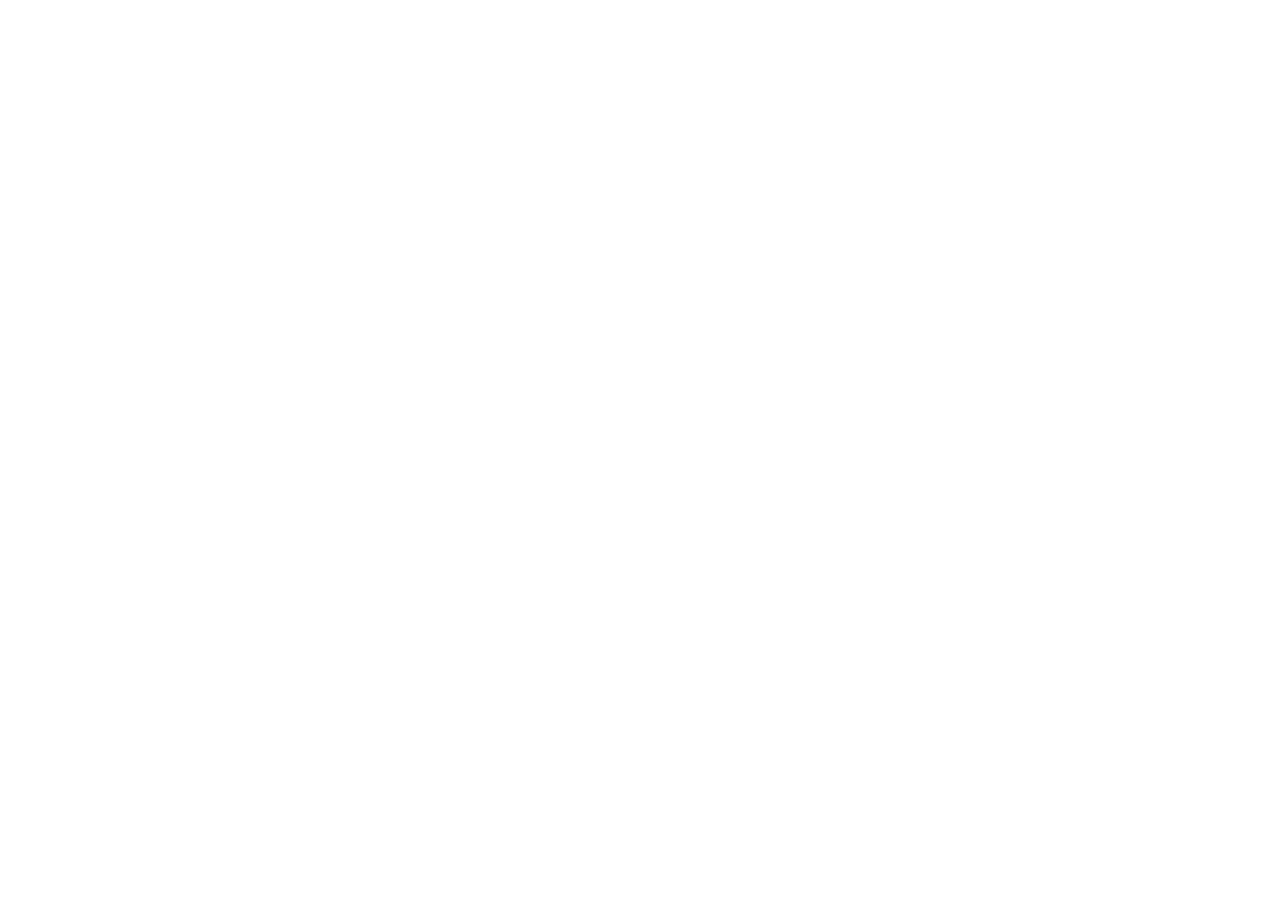
==== card.html @ 85dacf6f "Added new files" ====
<!DOCTYPE html>
<html lang="en">
<head>
    <meta charset="UTF-8">
    <meta name="viewport" content="width=device-width, initial-scale=1.0">
    <title>Document</title>
</head>
<body>
    
</body>
</html>
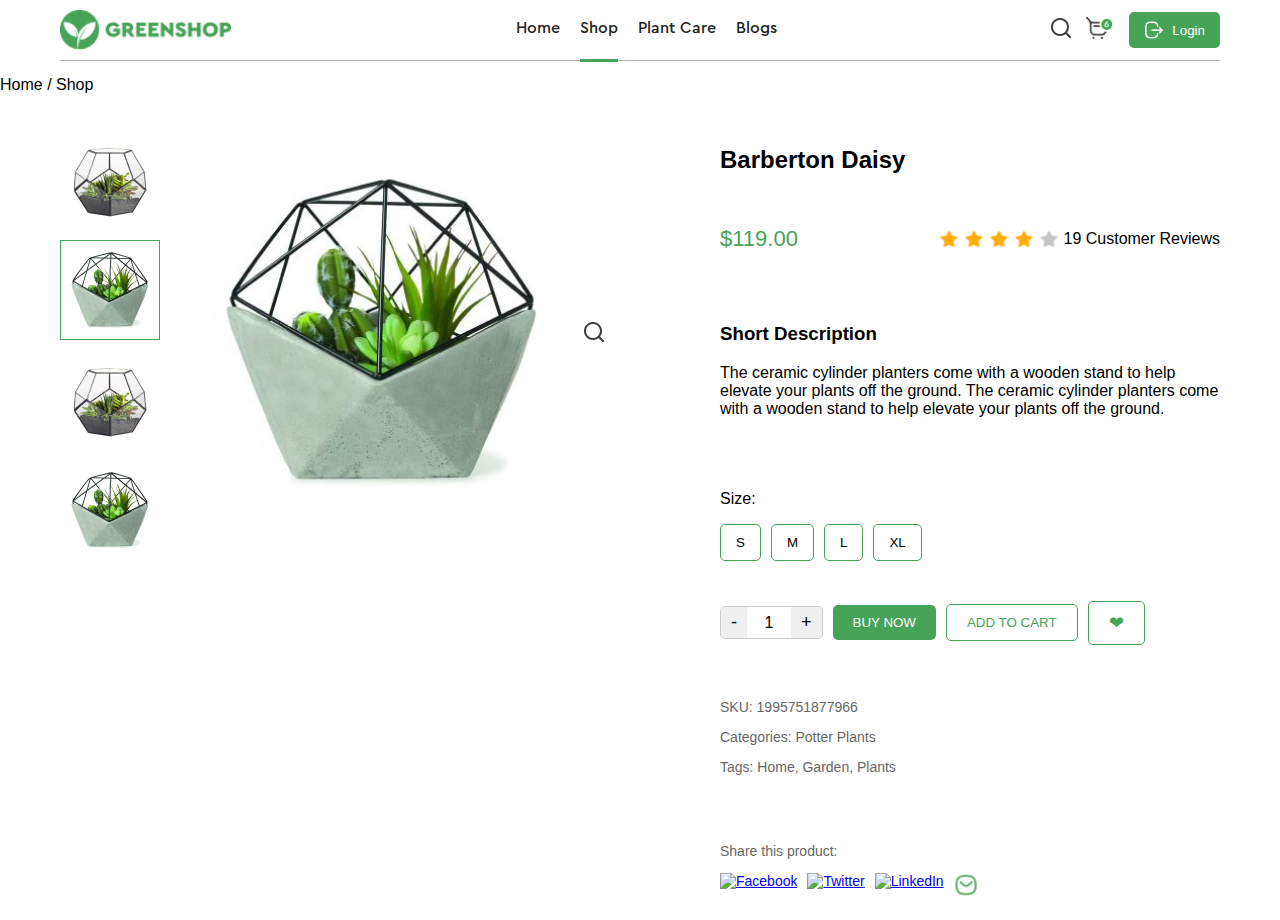
==== commit 43c58976: "Card html" ====
--- a/card.html
+++ b/card.html
@@ -3,9 +3,102 @@
 <head>
     <meta charset="UTF-8">
     <meta name="viewport" content="width=device-width, initial-scale=1.0">
-    <title>Document</title>
+    <title>Product Page</title>
+    <link rel="stylesheet" href="style-card.css">
 </head>
 <body>
-    
+    <header class="header">
+        <div class="header__logo">
+            <img src="assets/logo.png" alt="Logo" class="header__logo-image">
+        </div>
+        <nav class="header__nav">
+            <a href="#" class="header__nav-link">Home</a>
+            <a href="shop.html" class="header__nav-link header__nav-link--active">Shop</a>
+            <a href="#" class="header__nav-link">Plant Care</a>
+            <a href="#" class="header__nav-link">Blogs</a>
+        </nav>
+        <div class="header__login-cart">
+            <div class="header__search">
+                <img src="assets/icons/magnifier.png" alt="Search" class="header__search-image">
+            </div>
+            <div class="header__cart">
+                <img src="assets/icons/shopping-cart.png" alt="Cart" class="header__cart-image">
+            </div>
+            <button class="header__login-button">
+                <img src="assets/icons/login.png" alt="Login Icon" class="header__login-icon">
+                Login
+            </button>
+        </div>
+    </header>
+    <div class="breadcrumbs">
+        <p>Home / Shop</p>
+    </div>
+    <div class="product-page">
+        <div class="product-display">
+            <div class="product-thumbnails">
+                <img src="assets/card/product-1.png" alt="Product 1" class="product-thumbnails__image">
+                <img src="assets/card/product-2.png" alt="Product 2" class="product-thumbnails__image">
+                <img src="assets/card/product-3.png" alt="Product 3" class="product-thumbnails__image">
+                <img src="assets/card/product-4.png" alt="Product 4" class="product-thumbnails__image">
+            </div>
+            <div class="product-main">
+                <div class="product-main__image-container">
+                    <img src="assets/card/product-main.png" alt="Main Product" class="product-main__image">
+                    <img src="assets/icons/magnifier.png" alt="Magnifier" class="product-main__magnifier">
+                </div>
+            </div>
+        </div>
+        <div class="product-details">
+            <h1 class="product-details__title">Barberton Daisy</h1>
+            <div class="product-details__price-rating">
+                <p class="product-details__price">$119.00</p>
+                <div class="product-details__rating">
+                    <img src="assets/card/Star-full.png" alt="Star" class="rating-star">
+                    <img src="assets/card/Star-full.png" alt="Star" class="rating-star">
+                    <img src="assets/card/Star-full.png" alt="Star" class="rating-star">
+                    <img src="assets/card/Star-full.png" alt="Star" class="rating-star">
+                    <img src="assets/card/Star.png" alt="Star" class="rating-star">
+                    <span>19 Customer Reviews</span>
+                </div>
+            </div>
+            <div class="product-details__description">
+                <h3 class="product-details__description-title">Short Description</h3>
+                <p>The ceramic cylinder planters come with a wooden stand to help elevate your plants off the ground. The ceramic cylinder planters come with a wooden stand to help elevate your plants off the ground.</p>
+            </div>
+            <div class="product-details__size">
+                <p>Size:</p>
+                <div class="product-details__size-options">
+                    <button class="size-option">S</button>
+                    <button class="size-option">M</button>
+                    <button class="size-option">L</button>
+                    <button class="size-option">XL</button>
+                </div>
+            </div>
+            <div class="product-details__actions">
+                <div class="quantity-selector">
+                    <button class="quantity-decrease">-</button>
+                    <input type="text" value="1" class="quantity-input">
+                    <button class="quantity-increase">+</button>
+                </div>
+                <button class="buy-now">Buy Now</button>
+                <button class="add-to-cart">Add to Cart</button>
+                <button class="wishlist">&#10084;</button>
+            </div>
+            <div class="product-details__meta">
+                <p>SKU: 1995751877966</p>
+                <p>Categories: Potter Plants</p>
+                <p>Tags: Home, Garden, Plants</p>
+            </div>
+            <div class="product-details__share">
+                <p>Share this product:</p>
+                <div class="social-icons">
+                    <a href="#"><img src="assets/icons/facebook.png" alt="Facebook"></a>
+                    <a href="#"><img src="assets/icons/twitter.png" alt="Twitter"></a>
+                    <a href="#"><img src="assets/icons/linkedin.png" alt="LinkedIn"></a>
+                    <a href="#"><img src="assets/icons/Message.png" alt="Email"></a>
+                </div>
+            </div>
+        </div>
+    </div>
 </body>
-</html>+</html>
--- a/style-card.css
+++ b/style-card.css
@@ -0,0 +1,298 @@
+@font-face {
+    font-family: 'CeraPro-medium';
+    src: url('assets/fonts/cera-pro/CeraPro-Medium.woff') format('woff2');
+    font-weight: normal;
+    font-style: normal;
+}
+
+@font-face {
+    font-family: 'CeraPro-bold';
+    src: url('assets/fonts/cera-pro/CeraPro-Bold.woff') format('woff2');
+    font-weight: normal;
+    font-style: normal;
+}
+
+body {
+    font-family: Arial, sans-serif;
+    margin: 0;
+    padding: 0;
+}
+
+.header {
+    display: flex;
+    justify-content: space-between;
+    align-items: center;
+    padding: 10px 60px; 
+    color: rgba(49, 49, 49, 0.171);
+    font-family: 'CeraPro-Medium', Arial, sans-serif;
+    position: relative;
+}
+
+.header::before {
+    content: '';
+    position: absolute;
+    left: 60px;
+    right: 60px;
+    bottom: 0; /* Линия расположена внизу хедера */
+    height: 0.1px; /* Толщина серой линии */
+    background-color: #666; 
+    opacity: 0.5; 
+}
+
+.header__logo {
+    display: flex;
+    align-items: center;
+}
+
+.header__logo-image {
+    height: 40px;
+    margin-right: 10px;
+}
+
+.header__title {
+    font-size: 24px;
+    margin: 0;
+}
+
+.header__nav {
+    display: flex;
+    gap: 20px;
+}
+
+.header__nav-link {
+    color: rgb(36, 36, 36);
+    text-decoration: none;
+    font-size: 16px;
+    position: relative;
+    padding-bottom: 5px;
+}
+
+.header__nav-link--active::after {
+    content: '';
+    position: absolute;
+    left: 0;
+    right: 0;
+    bottom: -19px; /* Положение зеленой линии */
+    height: 3px;
+    background-color: #46A358;
+}
+
+.header__nav-link:hover {
+    text-decoration: underline;
+}
+
+.header__login-cart {
+    display: flex;
+    align-items: center;
+    gap: 15px;
+    margin-right: -20px;
+}
+
+.header__search-image {
+    position: relative;
+    height: 20px;
+}
+
+.header__cart-image {
+    height: 22px;
+}
+
+.header__login-button {
+    display: flex;
+    align-items: center;
+    background-color: #46A358;
+    color: white;
+    padding: 8px 15px;
+    border: none;
+    border-radius: 5px;
+    cursor: pointer;
+    margin-right: 20px;
+}
+
+.header__login-icon {
+    width: 20px; 
+    height: 20px; 
+    margin-right: 8px; 
+}
+
+.product-page {
+    display: flex;
+    gap: 20px;
+    padding: 20px 60px; /* Увеличены отступы по бокам до 60px */
+    align-items: flex-start;
+}
+
+.product-display {
+    display: flex;
+    flex-direction: row;
+    gap: 20px;
+    align-items: flex-start; /* Выровнять элементы по началу */
+}
+
+.product-thumbnails {
+    display: flex;
+    flex-direction: column;
+    gap: 10px;
+    height: auto;
+}
+
+.product-main__image-container {
+    position: relative;
+    max-height: 500px; /* Ограничиваем максимальную высоту основного изображения */
+    display: flex;
+    align-items: center;
+    justify-content: center;
+}
+
+.product-main__image {
+    width: auto;
+    height: 100%;
+    max-height: 100%;
+    object-fit: contain;
+}
+
+.product-details {
+    display: flex;
+    flex-direction: column;
+    max-width: 500px;
+    margin-left: auto;
+    margin-top: 0;
+    gap: 20px;
+    align-self: flex-start; /* Выравнивание текста по началу изображения */
+}
+
+.product-details__title {
+    font-size: 24px;
+    font-weight: bold;
+    margin-bottom: 10px;
+}
+
+.product-details__price-rating {
+    display: flex;
+    justify-content: space-between;
+    align-items: center;
+    margin-bottom: 10px;
+}
+
+.product-details__price {
+    font-size: 22px;
+    color: #46A358;
+}
+
+.product-details__rating {
+    display: flex;
+    align-items: center;
+    gap: 5px;
+}
+
+.rating-star {
+    width: 20px;
+    height: 20px;
+}
+
+.product-details__description {
+    font-size: 16px;
+    margin-bottom: 20px;
+}
+
+.product-details__size {
+    margin-bottom: 20px;
+}
+
+.product-details__size-options {
+    display: flex;
+    gap: 10px;
+}
+
+.size-option {
+    border: 1px solid #46A358;
+    background: none;
+    padding: 10px 15px;
+    cursor: pointer;
+    border-radius: 5px;
+}
+
+.size-option:hover,
+.size-option.active {
+    background-color: #46A358;
+    color: white;
+}
+
+.product-details__actions {
+    display: flex;
+    align-items: center;
+    gap: 10px;
+    margin-bottom: 20px;
+}
+
+.quantity-selector {
+    display: flex;
+    align-items: center;
+    border: 1px solid #ccc;
+    border-radius: 5px;
+    overflow: hidden;
+}
+
+.quantity-decrease,
+.quantity-increase {
+    border: none;
+    background-color: #f0f0f0;
+    padding: 5px 10px;
+    cursor: pointer;
+    font-size: 18px;
+}
+
+.quantity-input {
+    width: 40px;
+    text-align: center;
+    border: none;
+    outline: none;
+    font-size: 16px;
+}
+
+.buy-now,
+.add-to-cart,
+.wishlist {
+    background-color: #46A358;
+    border: none;
+    color: white;
+    padding: 10px 20px;
+    cursor: pointer;
+    border-radius: 5px;
+    text-transform: uppercase;
+}
+
+.add-to-cart {
+    background-color: transparent;
+    border: 1px solid #46A358;
+    color: #46A358;
+}
+
+.wishlist {
+    background-color: transparent;
+    border: 1px solid #46A358;
+    color: #46A358;
+    font-size: 18px;
+}
+
+.product-details__meta {
+    margin-bottom: 20px;
+    font-size: 14px;
+    color: #666;
+}
+
+.product-details__share {
+    font-size: 14px;
+    color: #666;
+}
+
+.social-icons {
+    display: flex;
+    gap: 10px;
+}
+
+.social-icons img {
+    width: 24px;
+    height: 24px;
+    cursor: pointer;
+}
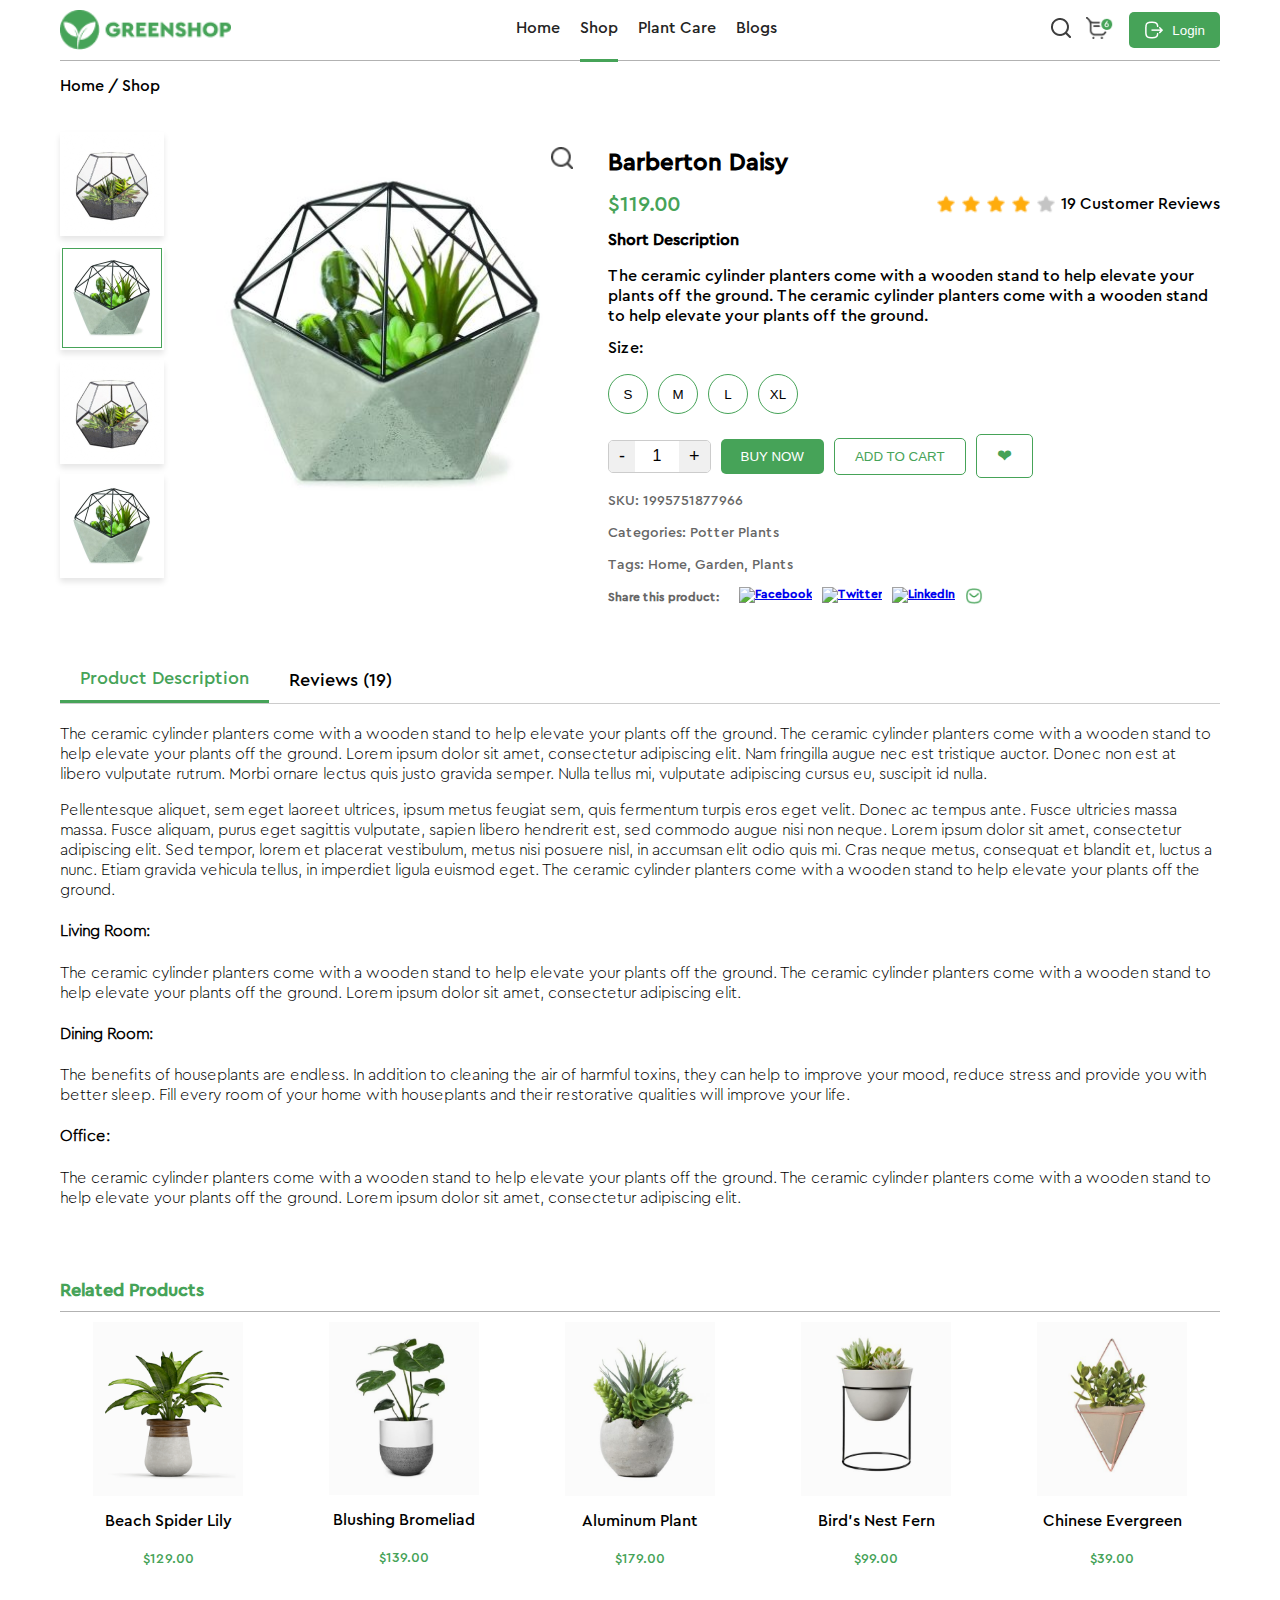
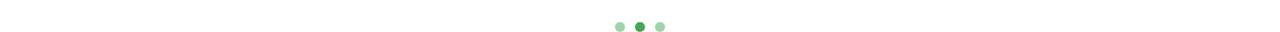
==== commit 039bdc39: "finished the page" ====
--- a/card.html
+++ b/card.html
@@ -100,5 +100,59 @@
             </div>
         </div>
     </div>
+    <div class="product-info">
+        <div class="product-info__tabs">
+            <button class="product-info__tab product-info__tab--active" onclick="openTab(event, 'description')">Product Description</button>
+            <button class="product-info__tab">Reviews (19)</button>
+        </div>
+        <div id="description" class="product-info__content product-info__content--active">
+            <p>The ceramic cylinder planters come with a wooden stand to help elevate your plants off the ground. The ceramic cylinder planters come with a wooden stand to help elevate your plants off the ground. Lorem ipsum dolor sit amet, consectetur adipiscing elit. Nam fringilla augue nec est tristique auctor. Donec non est at libero vulputate rutrum. Morbi ornare lectus quis justo gravida semper. Nulla tellus mi, vulputate adipiscing cursus eu, suscipit id nulla.</p>
+            <p>Pellentesque aliquet, sem eget laoreet ultrices, ipsum metus feugiat sem, quis fermentum turpis eros eget velit. Donec ac tempus ante. Fusce ultricies massa massa. Fusce aliquam, purus eget sagittis vulputate, sapien libero hendrerit est, sed commodo augue nisi non neque. Lorem ipsum dolor sit amet, consectetur adipiscing elit. Sed tempor, lorem et placerat vestibulum, metus nisi posuere nisl, in accumsan elit odio quis mi. Cras neque metus, consequat et blandit et, luctus a nunc. Etiam gravida vehicula tellus, in imperdiet ligula euismod eget. The ceramic cylinder planters come with a wooden stand to help elevate your plants off the ground.</p>
+            <h4>Living Room:</h4>
+            <p>The ceramic cylinder planters come with a wooden stand to help elevate your plants off the ground. The ceramic cylinder planters come with a wooden stand to help elevate your plants off the ground. Lorem ipsum dolor sit amet, consectetur adipiscing elit.</p>
+            <h4>Dining Room:</h4>
+            <p>The benefits of houseplants are endless. In addition to cleaning the air of harmful toxins, they can help to improve your mood, reduce stress and provide you with better sleep. Fill every room of your home with houseplants and their restorative qualities will improve your life.</p>
+            <h4>Office:</h4>
+            <p>The ceramic cylinder planters come with a wooden stand to help elevate your plants off the ground. The ceramic cylinder planters come with a wooden stand to help elevate your plants off the ground. Lorem ipsum dolor sit amet, consectetur adipiscing elit.</p>
+        </div>
+        <div id="reviews" class="product-info__content">
+            <p>Reviews content goes here.</p>
+        </div>
+    </div>
+    <div class="related-products">
+        <h2 class="related-products__title">Related Products</h2>
+        <div class="related-products__list">
+            <div class="related-product">
+                <img src="assets/card/plant-1.png" alt="Beach Spider Lily" class="related-product__image">
+                <p class="related-product__name">Beach Spider Lily</p>
+                <p class="related-product__price">$129.00</p>
+            </div>
+            <div class="related-product">
+                <img src="assets/card/plant-2.png" alt="Blushing Bromeliad" class="related-product__image">
+                <p class="related-product__name">Blushing Bromeliad</p>
+                <p class="related-product__price">$139.00</p>
+            </div>
+            <div class="related-product">
+                <img src="assets/card/plant-3.png" alt="Aluminum Plant" class="related-product__image">
+                <p class="related-product__name">Aluminum Plant</p>
+                <p class="related-product__price">$179.00</p>
+            </div>
+            <div class="related-product">
+                <img src="assets/card/plant-4.png" alt="Bird's Nest Fern" class="related-product__image">
+                <p class="related-product__name">Bird's Nest Fern</p>
+                <p class="related-product__price">$99.00</p>
+            </div>
+            <div class="related-product">
+                <img src="assets/card/plant-5.png" alt="Chinese Evergreen" class="related-product__image">
+                <p class="related-product__name">Chinese Evergreen</p>
+                <p class="related-product__price">$39.00</p>
+            </div>
+        </div>
+    </div>
+    <div class="related-products__pagination">
+        <div class="related-products__pagination-circle"></div>
+        <div class="related-products__pagination-circle related-products__pagination-circle--active"></div>
+        <div class="related-products__pagination-circle"></div>
+    </div>
 </body>
 </html>
--- a/style-card.css
+++ b/style-card.css
@@ -11,7 +11,12 @@
     font-weight: normal;
     font-style: normal;
 }
-
+@font-face {
+    font-family: 'CeraPro-light';
+    src: url('assets/fonts/cera-pro/CeraPro-Light.woff') format('woff2');
+    font-weight: normal;
+    font-style: normal;
+}
 body {
     font-family: Arial, sans-serif;
     margin: 0;
@@ -58,7 +63,11 @@
     display: flex;
     gap: 20px;
 }
-
+.breadcrumbs{
+    display: flex;
+    margin-left: 60px;
+    font-family: 'CeraPro-Medium', Arial, sans-serif; 
+}
 .header__nav-link {
     color: rgb(36, 36, 36);
     text-decoration: none;
@@ -136,6 +145,20 @@
     height: auto;
 }
 
+.product-thumbnails__image {
+    width: auto;
+    height: calc(25% - 7.5px);
+    object-fit: cover;
+    border: 2px solid transparent;
+    cursor: pointer;
+    box-shadow: 0 4px 6px rgba(0, 0, 0, 0.1);
+}
+
+.product-thumbnails__image:hover,
+.product-thumbnails__image:focus {
+    border-color: green;
+}
+
 .product-main__image-container {
     position: relative;
     max-height: 500px; /* Ограничиваем максимальную высоту основного изображения */
@@ -151,27 +174,42 @@
     object-fit: contain;
 }
 
+.product-main__magnifier {
+    position: absolute;
+    top: 10px;
+    right: 10px;
+    width: 22px;
+    height: 22px;
+    cursor: pointer;
+    padding: 5px;
+}
+
 .product-details {
     display: flex;
     flex-direction: column;
-    max-width: 500px;
+    max-width: 700px;
     margin-left: auto;
-    margin-top: 0;
     gap: 20px;
     align-self: flex-start; /* Выравнивание текста по началу изображения */
+    font-family: 'CeraPro-Medium', Arial, sans-serif;
 }
 
 .product-details__title {
     font-size: 24px;
     font-weight: bold;
-    margin-bottom: 10px;
+    margin-bottom: -30px;
+}
+
+.product-details__description-title {
+    font-size: 16px;
+    margin-top: -30px;
 }
 
 .product-details__price-rating {
     display: flex;
     justify-content: space-between;
     align-items: center;
-    margin-bottom: 10px;
+    position: relative; /* Добавлено для позиционирования линии */
 }
 
 .product-details__price {
@@ -196,7 +234,7 @@
 }
 
 .product-details__size {
-    margin-bottom: 20px;
+    margin-top: -60px;
 }
 
 .product-details__size-options {
@@ -209,7 +247,12 @@
     background: none;
     padding: 10px 15px;
     cursor: pointer;
-    border-radius: 5px;
+    border-radius: 50%; 
+    width: 40px; 
+    height: 40px; 
+    display: flex;
+    align-items: center;
+    justify-content: center;
 }
 
 .size-option:hover,
@@ -223,6 +266,10 @@
     align-items: center;
     gap: 10px;
     margin-bottom: 20px;
+}
+
+.product-details__meta {
+    margin-top: -40px;
 }
 
 .quantity-selector {
@@ -282,17 +329,155 @@
 }
 
 .product-details__share {
+    display: flex;
+    align-items: center;
+    font-size: 12px;
+    color: #666;
+    margin-top: -50px;
+    font-weight: bold;
+    
+}
+
+.social-icons {
+    margin-left: 20px;
+    display: flex;
+    gap: 10px;
+}
+
+.social-icons img {
+    width: 18px;
+    height: 18px;
+    cursor: pointer;
+}
+
+/* Вторая секция */
+
+.product-info {
+    width: calc(100% - 120px); /* Ширина, уменьшая отступы с обеих сторон */
+    margin: 0 auto; /* Центрирование */
+    padding: 20px 60px;
+    font-family: 'CeraPro-Medium', Arial, sans-serif;
+}
+
+.product-info__tabs {
+    display: flex;
+    border-bottom: 1px solid #ccc;
+    margin-bottom: 20px;
+}
+
+.product-info__tab {
+    padding: 10px 20px;
+    cursor: pointer;
+    border: none;
+    background: none;
+    font-size: 18px;
+    font-family: 'CeraPro-Medium', Arial, sans-serif;
+    align-items: start;
+}
+
+.product-info__tab--active {
+    color: #46A358;
+    border-bottom: 3px solid #46A358;
+}
+
+.product-info__content {
+    display: none;
+    font-family: 'CeraPro-Light', Arial, sans-serif;
+}
+
+.product-info__content--active {
+    display: block;
+}
+
+/* Секция "Related Products" */
+
+.related-products {
+    width: calc(100% - 120px); /* Ширина с учетом отступов по бокам */
+    margin: 0 auto; /* Центрирование */
+    padding: 20px 60px;
+    font-family: 'CeraPro-Medium', Arial, sans-serif;
+}
+
+.related-products__title {
+    font-size: 18px;
+    font-weight: bold;
+    margin-bottom: 20px;
+    color: #46A358;
+    position: relative;
+}
+
+.related-products__title::after {
+    content: '';
+    position: absolute;
+    left: 0;
+    right: 0;
+    bottom: -10px; /* Расположение линии под заголовком */
+    height: 1px; /* Толщина линии */
+    background-color: #666; /* Цвет линии */
+    opacity: 0.5; /* Полупрозрачность */
+}
+
+.related-products__list {
+    display: flex;
+    flex-wrap: wrap;
+    gap: 20px;
+}
+
+.related-product {
+    flex: 1 1 calc(20% - 20px); 
+    display: flex;
+    flex-direction: column;
+    align-items: center;
+    text-align: center;
+}
+
+.related-product__image {
+    width: 100%;
+    height: auto;
+    max-width: 150px;
+    object-fit: contain;
+    margin-bottom: 10px;
+}
+
+.related-product__name {
+    font-size: 16px;
+    margin: 5px 0;
+}
+
+.related-product__price {
     font-size: 14px;
-    color: #666;
-}
-
-.social-icons {
-    display: flex;
-    gap: 10px;
-}
-
-.social-icons img {
-    width: 24px;
-    height: 24px;
-    cursor: pointer;
-}
+    color: #46A358;
+}
+
+.related-products__pagination {
+    display: flex;
+    justify-content: center;
+    margin-top: 20px;
+}
+
+.related-products__pagination-circle {
+    width: 10px;
+    height: 10px;
+    border-radius: 50%;
+    background-color: #46A358;
+    margin: 0 5px;
+    cursor: pointer;
+    opacity: 0.5;
+}
+
+.related-products__pagination-circle--active {
+    opacity: 1;
+}
+
+/* Адаптивность для мобильных устройств */
+@media (max-width: 768px) {
+    .related-product {
+        flex: 1 1 calc(50% - 20px); /* Две карточки в ряд на планшетах */
+    }
+}
+
+@media (max-width: 480px) {
+    .related-product {
+        flex: 1 1 100%; /* Одна карточка в ряд на мобильных устройствах */
+    }
+}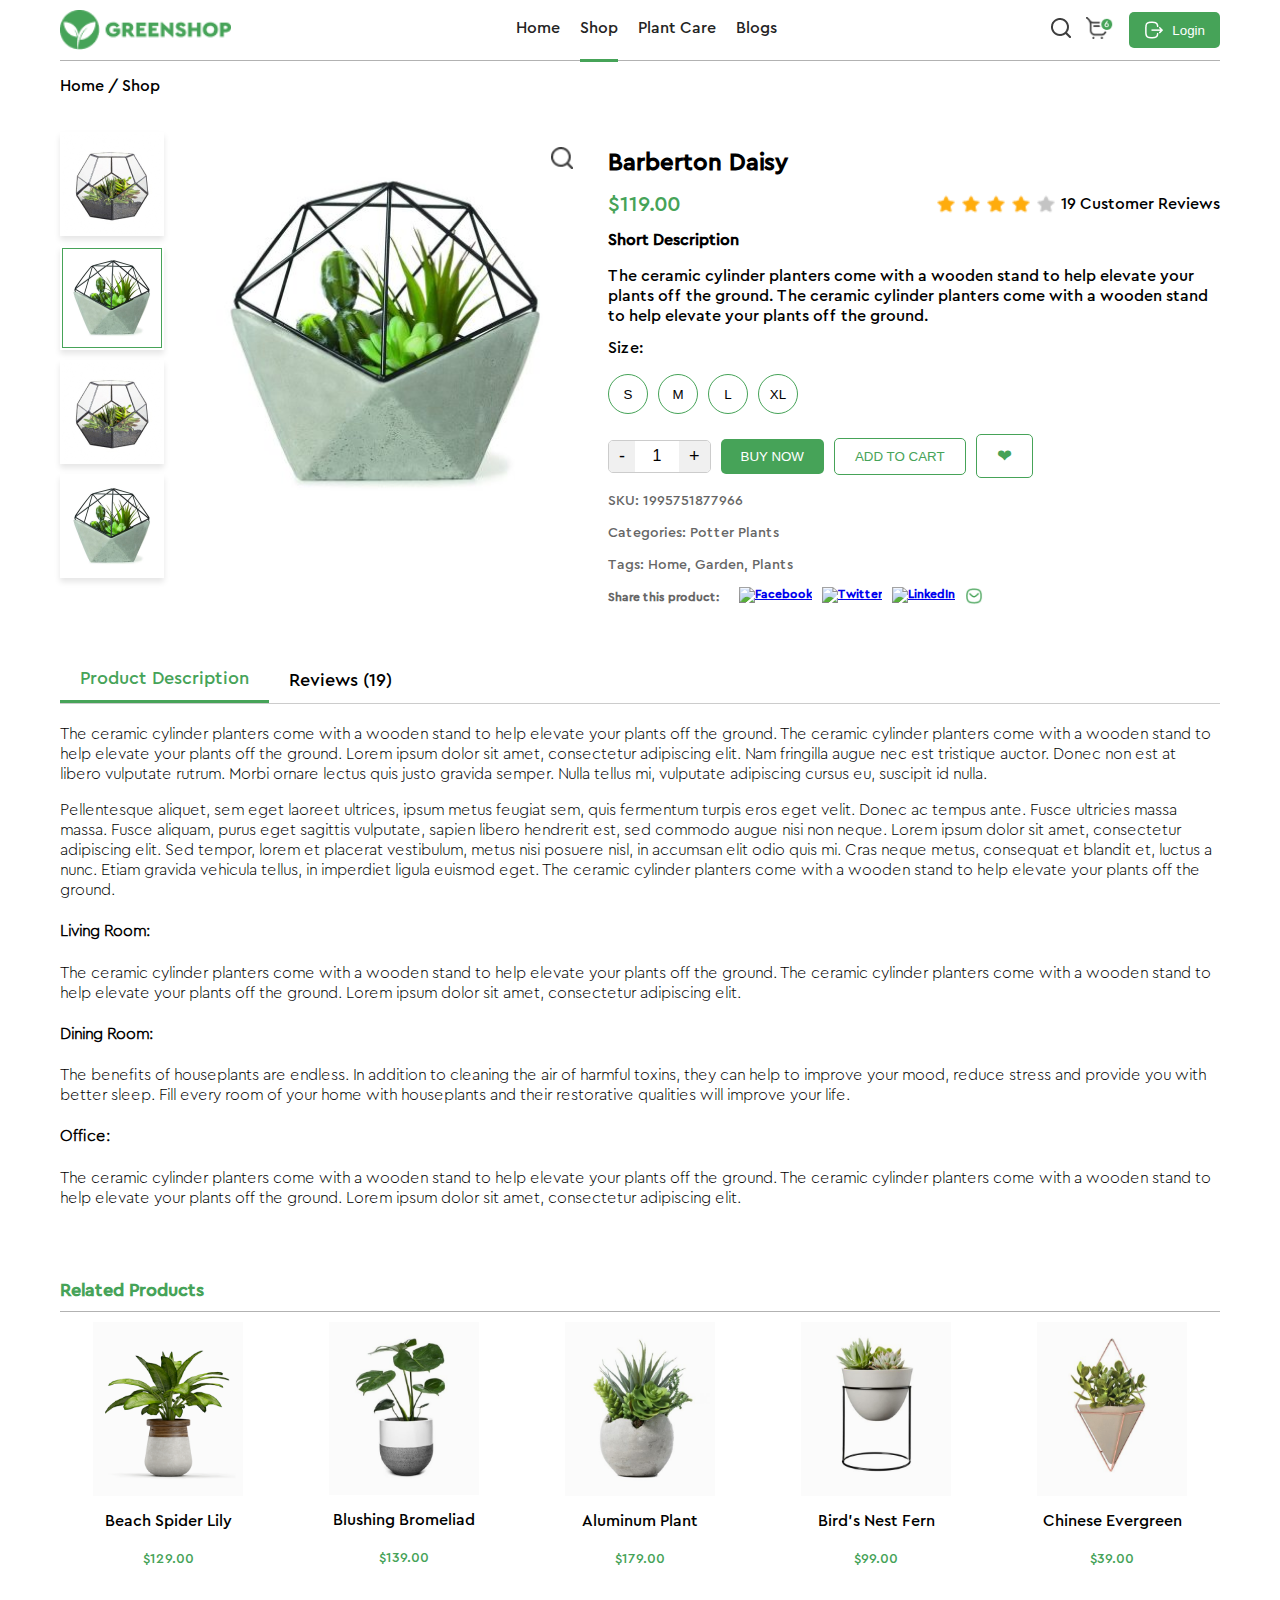
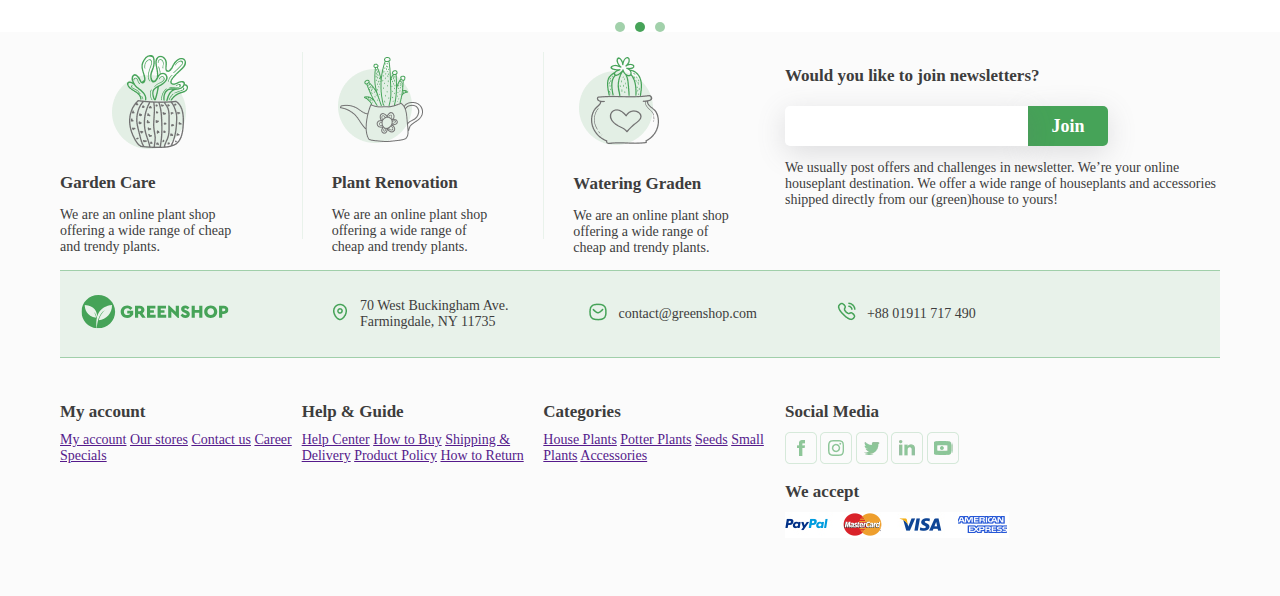
==== commit 9d372c26: "adjusted footer t my desktop version/added changes to mobile version" ====
--- a/card.html
+++ b/card.html
@@ -41,11 +41,11 @@
                 <img src="assets/card/product-3.png" alt="Product 3" class="product-thumbnails__image">
                 <img src="assets/card/product-4.png" alt="Product 4" class="product-thumbnails__image">
             </div>
-            <div class="product-main">
-                <div class="product-main__image-container">
-                    <img src="assets/card/product-main.png" alt="Main Product" class="product-main__image">
-                    <img src="assets/icons/magnifier.png" alt="Magnifier" class="product-main__magnifier">
-                </div>
+        </div>
+        <div class="product-main">
+            <div class="product-main__image-container">
+                <img src="assets/card/product-main.png" alt="Main Product" class="product-main__image">
+                <img src="assets/icons/magnifier.png" alt="Magnifier" class="product-main__magnifier">
             </div>
         </div>
         <div class="product-details">
@@ -102,7 +102,7 @@
     </div>
     <div class="product-info">
         <div class="product-info__tabs">
-            <button class="product-info__tab product-info__tab--active" onclick="openTab(event, 'description')">Product Description</button>
+            <button class="product-info__tab product-info__tab--active">Product Description</button>
             <button class="product-info__tab">Reviews (19)</button>
         </div>
         <div id="description" class="product-info__content product-info__content--active">
@@ -155,4 +155,90 @@
         <div class="related-products__pagination-circle"></div>
     </div>
 </body>
+<footer>
+    <div class="flovers_1">
+        <div class="flovers__img"><img src="assets/icons/1_3.png" alt=""></div>
+        <div class="flovers__info">
+            <h2>Garden Care</h2>
+            <p>We are an online plant shop offering a wide range of cheap and trendy plants.</p>
+        </div>
+    </div><div class="vert_line"><img src="assets/icons/vertical_line.png" alt=""></div>
+    <div class="flovers_2">
+        <div class="flovers__img"><img src="assets/icons/2_1.png" alt=""></div>
+        <div class="flovers__info">
+            <h2>Plant Renovation</h2>
+            <p>We are an online plant shop offering a wide range of cheap and trendy plants.</p>
+        </div>
+    </div><div class="vert_line_1"><img src="assets/icons/vertical_line.png" alt=""></div>
+    <div class="flovers_3">
+        <div class="flovers__img"><img src="assets/icons/3_1.png" alt=""></div>
+        <div class="flovers__info">
+            <h2>Watering Graden</h2>
+            <p>We are an online plant shop offering a wide range of cheap and trendy plants.</p>
+        </div>
+    </div>
+    <div class="subscribe">
+        <h2>Would you like to join newsletters?</h2>
+        <div class="footer__email">
+        <form class="footer_form" action="">
+            <input class="send" type="email" id="enter your email address..." name="email">
+        <button class="email__button" type="button">Join</button>
+        </form>
+        </div>
+        <p>We usually post offers and challenges in newsletter. We’re your online houseplant destination. 
+            We offer a wide range of houseplants and accessories shipped directly from our (green)house to yours!</p>
+    </div>
+    <div class="contacts">
+    <div class="logo">
+        <img src="assets/Logo.svg" alt="">
+    </div>
+    <div class="contact">
+        <div class="contact__img"><img src="assets/icons/Location.png" alt=""></div>
+        <div class="contact__info">70 West Buckingham Ave.<br>Farmingdale, NY 11735</div>
+    </div>
+    <div class="contact">
+        <div class="contact__img"><img src="assets/icons/Message.png" alt=""></div>
+        <div class="contact__info">contact@greenshop.com</div>
+    </div>
+    <div class="contact">
+        <div class="contact__img"><img src="assets/icons/Calling.png" alt=""></div>
+        <div class="contact__info">+88 01911 717 490</div>
+    </div>
+
+    </div>
+    <div class="myaccount">
+        <h2>My account</h2>
+        <a href="">My account</a>
+        <a href="">Our stores</a>
+        <a href="">Contact us</a>
+        <a href="">Career</a>
+        <a href="">Specials</a>
+    </div>
+    <div class="help">
+        <h2>Help & Guide</h2>
+        <a href="">Help Center</a>
+        <a href="">How to Buy</a>
+        <a href="">Shipping & Delivery</a>
+        <a href="">Product Policy</a>
+        <a href="">How to Return</a>
+    </div>
+    <div class="categories">
+        <h2>Categories</h2>
+        <a href="">House Plants</a>
+        <a href="">Potter Plants</a>
+        <a href="">Seeds</a>
+        <a href="">Small Plants</a>
+        <a href="">Accessories</a>
+    </div>
+    <div class="social">
+        <h2>Social Media</h2>
+        <img src="assets/icons/Facebook1.png" alt="">
+        <img src="assets/icons/Instagram2.png" alt="">
+        <img src="assets/icons/Twitter1.png" alt="">
+        <img src="assets/icons/Linkedin1.png" alt="">
+        <img src="assets/icons/Union1.png" alt="">
+        <h2>We accept</h2>
+        <img src="assets/icons/image 16.png" alt="">
+    </div>
+</footer>
 </html>
--- a/style-card.css
+++ b/style-card.css
@@ -477,7 +477,472 @@
 }
 
 @media (max-width: 480px) {
+    .header {
+        display: flex;
+        justify-content: space-between;
+        align-items: center;
+        padding: 10px 30px; 
+        color: rgba(49, 49, 49, 0.171);
+        font-family: 'CeraPro-Medium', Arial, sans-serif;
+        position: relative;
+    }
+    
+    .header::before {
+        content: '';
+        position: absolute;
+        left: 0;
+        right: 0;
+        bottom: 0; /* Линия расположена внизу хедера */
+        height: 1px; /* Толщина серой линии */
+        background-color: #666; 
+        opacity: 0.5; 
+    }
+    
+    .header__logo-image {
+        height: 30px;
+        margin-right: 10px;
+    }
+    
+    .header__title {
+        font-size: 16px;
+        margin: 0;
+    }
+    
+    .header__nav {
+        display: none; /* Скрываем навигацию */
+    }
+
+    .header__login-cart {
+        display: flex;
+        align-items: center;
+        gap: 10px;
+        margin-right: -20px;
+    }
+    
+    .header__search-image {
+        position: relative;
+        height: 20px;
+    }
+    
+    .header__cart-image {
+        height: 18px;
+    }
+    
+    .header__login-button {
+        display: flex;
+        align-items: center;
+        background-color: #46A358;
+        color: white;
+        padding: 6px 10px;
+        border: none;
+        border-radius: 5px;
+        cursor: pointer;
+        margin-right: 10px;
+        font-size: 14px; /* Уменьшаем размер текста */
+    }
+    
+    .header__login-icon {
+        width: 18px; 
+        height: 18px; 
+        margin-right: 5px; 
+    }
+    
     .related-product {
         flex: 1 1 100%; /* Одна карточка в ряд на мобильных устройствах */
     }
+    
+    .product-page {
+        display: grid;
+        grid-column-start: 1;
+        grid-column-end: 3;
+        gap: 20px;
+        padding: 20px 30px; /* Увеличены отступы по бокам */
+        align-items: flex-start;
+    }
+    
+    .product-display {
+        display: none;
+    }
+    
+    .product-main {
+        display: flex;
+    }
+    
+    .product-main__image-container {
+        display: flex;
+        position: relative;
+        max-height: 250px; /* Ограничиваем максимальную высоту основного изображения */
+        display: flex;
+        align-items: center;
+        justify-content: center;
+    }
+    
+    .product-info {
+        width: calc(100% - 60px); /* Ширина, уменьшая отступы с обеих сторон */
+        margin: 0 auto; /* Центрирование */
+        padding: 20px 30px;
+        font-family: 'CeraPro-Medium', Arial, sans-serif;
+    }
+    
+    .product-info__tabs {
+        display: flex;
+        border-bottom: 1px solid #ccc;
+        margin-bottom: 20px;
+    }
+    
+    .product-info__tab {
+        padding: 10px 15px;
+        cursor: pointer;
+        border: none;
+        background: none;
+        font-size: 16px;
+        font-family: 'CeraPro-Medium', Arial, sans-serif;
+        align-items: start;
+    }
+    
+    .product-info__tab--active {
+        color: #46A358;
+        border-bottom: 3px solid #46A358;
+    }
+    
+    .product-info__content {
+        display: none;
+        font-family: 'CeraPro-Light', Arial, sans-serif;
+    }
+    
+    .product-info__content--active {
+        display: block;
+    }
+    
+    .product-main__image {
+        width: auto;
+        height: 100%;
+        max-height: 100%;
+        object-fit: contain;
+    }
+    
+    .product-main__magnifier {
+        position: absolute;
+        top: 10px;
+        right: 10px;
+        width: 22px;
+        height: 22px;
+        cursor: pointer;
+        padding: 5px;
+    }
+    
+    .product-details {
+        display: flex;
+        flex-direction: column;
+        max-width: 100%;
+        margin-left: 0;
+        gap: 20px;
+        align-self: flex-start; /* Выравнивание текста по началу изображения */
+        font-family: 'CeraPro-Medium', Arial, sans-serif;
+    }
+    
+    .product-details__title {
+        font-size: 22px;
+        font-weight: bold;
+        margin-bottom: 10px;
+    }
+    
+    .product-details__description-title {
+        font-size: 14px;
+        margin-top: 0;
+    }
+    
+    .product-details__price-rating {
+        display: flex;
+        justify-content: space-between;
+        align-items: center;
+        position: relative; /* Добавлено для позиционирования линии */
+    }
+    
+    .product-details__price {
+        font-size: 20px;
+        color: #46A358;
+    }
+    
+    .product-details__rating {
+        display: flex;
+        align-items: center;
+        gap: 5px;
+    }
+    
+    .rating-star {
+        width: 16px;
+        height: 16px;
+    }
+    
+    .product-details__description {
+        font-size: 14px;
+        margin-bottom: 20px;
+    }
+    
+    .product-details__size {
+        margin-top: -60px;
+    }
+    
+    .product-details__size-options {
+        display: flex;
+        gap: 10px;
+    }
+    
+    .size-option {
+        border: 1px solid #46A358;
+        background: none;
+        padding: 5px;
+        cursor: pointer;
+        border-radius: 50%; 
+        width: 35px; 
+        height: 35px; 
+        display: flex;
+        align-items: center;
+        justify-content: center;
+        font-size: 14px; /* Уменьшаем размер текста */
+    }
+    
+    .size-option:hover,
+    .size-option.active {
+        background-color: #46A358;
+        color: white;
+    }
+    
+    .product-details__actions {
+        display: flex;
+        align-items: center;
+        gap: 10px;
+        margin-bottom: 20px;
+    }
+    
+    .quantity-selector {
+        display: flex;
+        align-items: center;
+        border: 1px solid #ccc;
+        border-radius: 5px;
+        overflow: hidden;
+    }
+    
+    .quantity-decrease,
+    .quantity-increase {
+        border: none;
+        background-color: #f0f0f0;
+        padding: 5px 10px;
+        cursor: pointer;
+        font-size: 16px;
+    }
+    
+    .quantity-input {
+        width: 40px;
+        text-align: center;
+        border: none;
+        outline: none;
+        font-size: 14px;
+    }
+    
+    .buy-now,
+    .add-to-cart,
+    .wishlist {
+        background-color: #46A358;
+        border: none;
+        color: white;
+        padding: 8px 15px;
+        cursor: pointer;
+        border-radius: 5px;
+        text-transform: uppercase;
+        font-size: 14px; /* Уменьшаем размер текста */
+    }
+    
+    .add-to-cart {
+        background-color: transparent;
+        border: 1px solid #46A358;
+        color: #46A358;
+    }
+    
+    .wishlist {
+        background-color: transparent;
+        border: 1px solid #46A358;
+        color: #46A358;
+        font-size: 16px;
+    }
+    
+    .product-details__meta {
+        margin-bottom: 20px;
+        font-size: 12px;
+        color: #666;
+    }
+    
+    .product-details__share {
+        display: flex;
+        align-items: center;
+        font-size: 12px;
+        color: #666;
+        margin-top: -50px;
+        font-weight: bold;
+    }
+    
+    .social-icons {
+        margin-left: 10px;
+        display: flex;
+        gap: 5px;
+    }
+    
+    .social-icons img {
+        width: 16px;
+        height: 16px;
+        cursor: pointer;
+    }
+}
+/* Далее всё относится к футеру */
+
+footer {
+    background-color: #FBFBFB;
+    padding: 20px 60px;
+    display: grid;
+    grid-template-columns: 1fr 1fr 1fr 1.8fr;
+    grid-template-rows: 2.5fr 1fr 2.5fr;
+    font-family: 'Cera Pro';
+    font-size: 14px;
+    color: rgba(61, 61, 61, 1);
+}
+
+.flovers_1 {
+    grid-column: 1 / 2;
+    grid-row: 1 / 2;
+    margin-right: 50px;
+    justify-items: center;
+}
+
+.vert_line {
+    grid-column: 2 / 3;
+    grid-row: 1 / 2;
+}
+
+.vert_line_1 {
+    grid-column: 3 / 4;
+    grid-row: 1 / 2;
+}
+
+.flovers_2 {
+    grid-column: 2 / 3;
+    grid-row: 1 / 2;
+    margin-left: 30px;
+    margin-right: 50px;
+}
+
+.flovers_3 {
+    grid-column: 3 / 4;
+    grid-row: 1 / 2;
+    margin-left: 30px;
+    margin-right: 50px;
+}
+
+h2 {
+    margin-bottom: 10px;
+    font-size: 17px;
+}
+
+.subscribe {
+    grid-column: 4 / 5;
+    grid-row: 1 / 2;
+    margin-bottom: 20px;
+}
+
+.footer__email {
+    display: flex;
+    justify-items: center;
+}
+
+.footer_form {
+    display: flex;
+    justify-items: center;
+}
+
+.send {
+    height: 38px;
+    width: 239px;
+    border: 0cm;
+    border-radius: 5px 0px 0px 5px;
+    margin-top: 10px;
+    box-shadow: rgba(100, 100, 111, 0.2) 0px 7px 29px 0px;
+    z-index: 1;
+}
+
+.email__button {
+    display: inline-block;
+    border: 0px;
+    height: 40px;
+    width: 80px;
+    color: #ffffff;
+    background: #46A358;
+    border-radius: 0px 5px 5px 0px;
+    margin-left: 0px;
+    font-size: 18px;
+    font-family: 'Cera Pro';
+    font-weight: 600;
+    box-shadow: rgba(100, 100, 111, 0.2) 0px 7px 29px 0px;
+    margin-top: 10px;
+}
+
+.contacts {
+    grid-row: 2 / 3;
+    grid-column: 1 / 5;
+    display: flex;
+    background-color: rgba(70, 163, 88, 0.1);
+    justify-content: flex-start;
+    align-items: center;
+    color: #3D3D3D;
+    border-top: 1.5px solid #85c192b9;
+    border-bottom: 1.5px solid #85c192b9;
+}
+
+.logo img {
+    width: 150px;
+    height: 34.3px;
+    margin-left: 20px;
+    margin-right: 100px;
+}
+
+.contact {
+    display: flex;
+    align-items: center;
+    margin-right: 80px;
+}
+
+.contact__img {
+    width: 20px;
+    margin-right: 10px;
+}
+
+.myaccount {
+    grid-row: 3 / 4;
+    grid-column: 1 / 2;
+    margin-top: 30px;
+}
+
+.myaccount h2 {
+    margin-bottom: 10px;
+}
+
+.myaccount a, .help a, .categories a {
+    margin-top: 10px;
+}
+
+.help {
+    grid-row: 3 / 4;
+    grid-column: 2 / 3;
+    margin-top: 30px;
+}
+
+.categories {
+    grid-row: 3 / 4;
+    grid-column: 3 / 4;
+    margin-top: 30px;
+}
+
+.social {
+    grid-row: 3 / 4;
+    grid-column: 4 / 5;
+    margin-top: 30px;
 }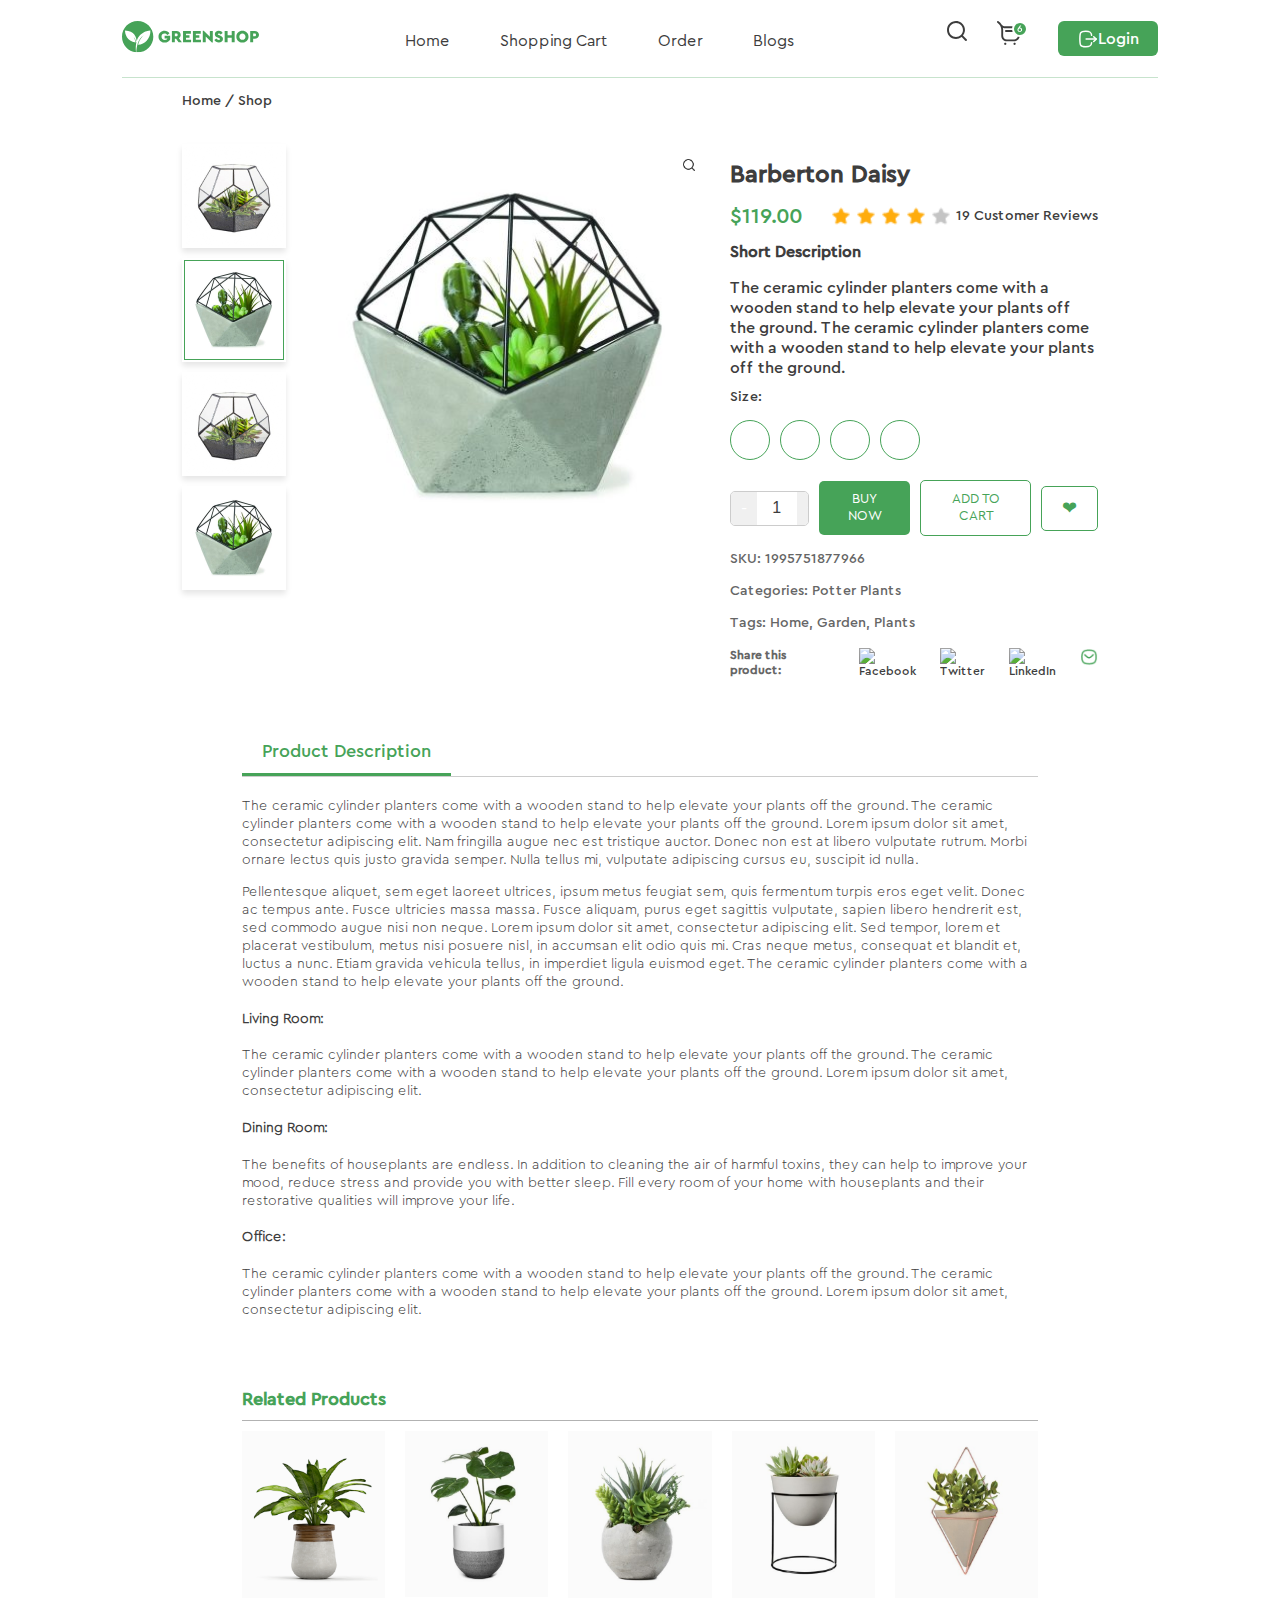
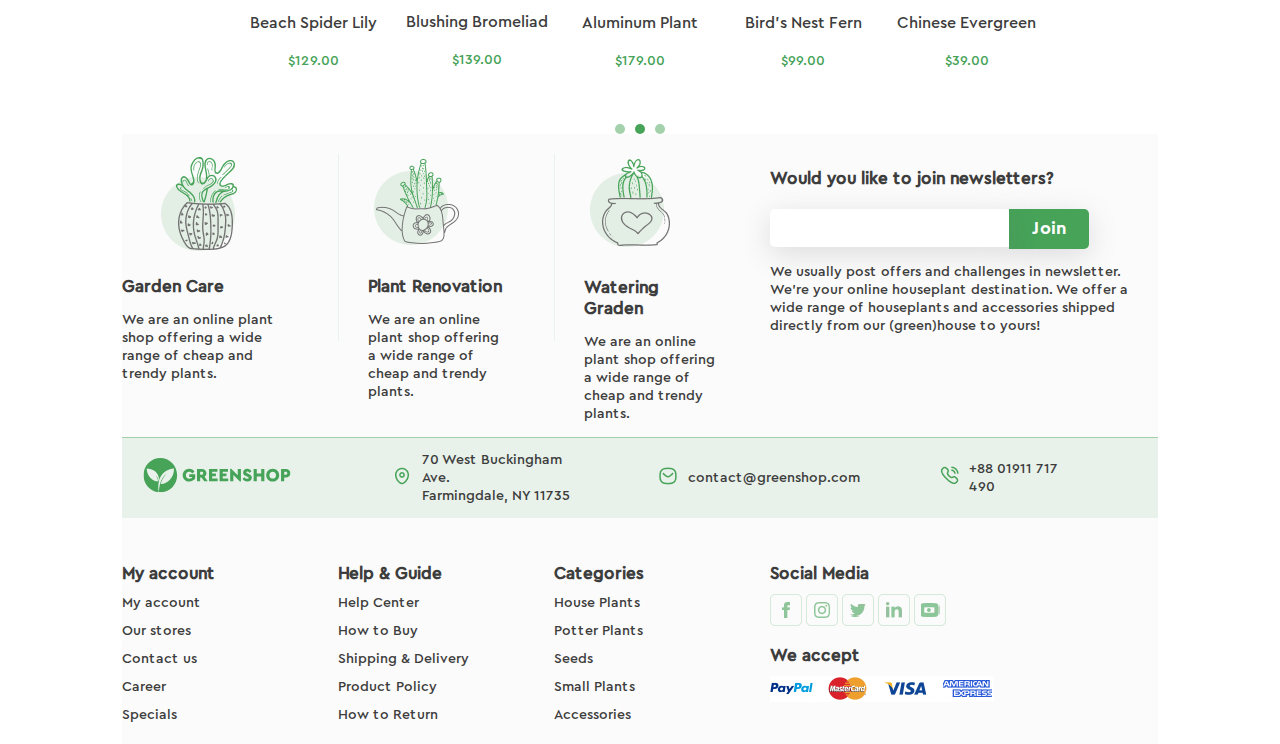
==== commit dad33cc1: "added header" ====
--- a/card.html
+++ b/card.html
@@ -7,29 +7,38 @@
     <link rel="stylesheet" href="style-card.css">
 </head>
 <body>
-    <header class="header">
-        <div class="header__logo">
-            <img src="assets/logo.png" alt="Logo" class="header__logo-image">
-        </div>
-        <nav class="header__nav">
-            <a href="#" class="header__nav-link">Home</a>
-            <a href="shop.html" class="header__nav-link header__nav-link--active">Shop</a>
-            <a href="#" class="header__nav-link">Plant Care</a>
-            <a href="#" class="header__nav-link">Blogs</a>
-        </nav>
-        <div class="header__login-cart">
-            <div class="header__search">
-                <img src="assets/icons/magnifier.png" alt="Search" class="header__search-image">
-            </div>
-            <div class="header__cart">
-                <img src="assets/icons/shopping-cart.png" alt="Cart" class="header__cart-image">
-            </div>
-            <button class="header__login-button">
-                <img src="assets/icons/login.png" alt="Login Icon" class="header__login-icon">
-                Login
-            </button>
-        </div>
-    </header>
+    <div class= "wrapper">
+        <header class="header">
+            <div class="header__container">
+                <div class="header__logo">
+                    <img src="assets/shopping-cart/Logo.svg" alt="Logo" class="header__logo-image">
+                </div>
+                <nav class="header__menu">
+                    <ul class="header__menu-list">
+                        <li class="header__menu-list-item"><a class="header__menu-list-link" href="index.html">Home</a></li>
+                        <li class="header__menu-list-item"><a class="header__menu-list-link" href="shopping-cart.html">Shopping Cart</a></li>
+                        <li class="header__menu-list-item"><a class="header__menu-list-link" href="order.html">Order</a></li>
+                        <li class="header__menu-list-item"><a class="header__menu-list-link" href="post.html">Blogs</a></li>
+                    </ul>
+                </nav>
+                <div class="header__btn-group">
+                    <a class="header__search">
+                        <img src="assets/icons/search.svg" alt="Search" class="header__search-image">
+                    </a>
+                    <a class="header__cart">
+                        <img src="assets/icons/header-basket.svg" alt="Cart" class="header__cart-image">
+                    </a>
+                    <button class="header__login-button btn">
+                        <img src="assets/icons/Logout.svg" alt="Login" class="header__login-icon">
+                        Login
+                    </button>
+                </div>
+            </div>
+            <div class="header__mob">
+                <button class="header__mob-button"><img src="assets/icons/Arrow_Left.svg" alt="back"></button>
+                <h4 class="header__mob-title">Cart</h4>
+            </div>
+        </header>
     <div class="breadcrumbs">
         <p>Home / Shop</p>
     </div>
--- a/style-card.css
+++ b/style-card.css
@@ -1,3 +1,6 @@
+@import url("style-shopping-cart.css");
+@import url("style-index.css");
+
 @font-face {
     font-family: 'CeraPro-medium';
     src: url('assets/fonts/cera-pro/CeraPro-Medium.woff') format('woff2');
@@ -17,113 +20,21 @@
     font-weight: normal;
     font-style: normal;
 }
+
 body {
     font-family: Arial, sans-serif;
-    margin: 0;
+    max-width: 1199px;
+    margin: 0 auto; 
     padding: 0;
 }
 
-.header {
-    display: flex;
-    justify-content: space-between;
-    align-items: center;
-    padding: 10px 60px; 
-    color: rgba(49, 49, 49, 0.171);
-    font-family: 'CeraPro-Medium', Arial, sans-serif;
-    position: relative;
-}
-
-.header::before {
-    content: '';
-    position: absolute;
-    left: 60px;
-    right: 60px;
-    bottom: 0; /* Линия расположена внизу хедера */
-    height: 0.1px; /* Толщина серой линии */
-    background-color: #666; 
-    opacity: 0.5; 
-}
-
-.header__logo {
-    display: flex;
-    align-items: center;
-}
-
-.header__logo-image {
-    height: 40px;
-    margin-right: 10px;
-}
-
-.header__title {
-    font-size: 24px;
-    margin: 0;
-}
-
-.header__nav {
-    display: flex;
-    gap: 20px;
-}
+
+
 .breadcrumbs{
     display: flex;
     margin-left: 60px;
     font-family: 'CeraPro-Medium', Arial, sans-serif; 
 }
-.header__nav-link {
-    color: rgb(36, 36, 36);
-    text-decoration: none;
-    font-size: 16px;
-    position: relative;
-    padding-bottom: 5px;
-}
-
-.header__nav-link--active::after {
-    content: '';
-    position: absolute;
-    left: 0;
-    right: 0;
-    bottom: -19px; /* Положение зеленой линии */
-    height: 3px;
-    background-color: #46A358;
-}
-
-.header__nav-link:hover {
-    text-decoration: underline;
-}
-
-.header__login-cart {
-    display: flex;
-    align-items: center;
-    gap: 15px;
-    margin-right: -20px;
-}
-
-.header__search-image {
-    position: relative;
-    height: 20px;
-}
-
-.header__cart-image {
-    height: 22px;
-}
-
-.header__login-button {
-    display: flex;
-    align-items: center;
-    background-color: #46A358;
-    color: white;
-    padding: 8px 15px;
-    border: none;
-    border-radius: 5px;
-    cursor: pointer;
-    margin-right: 20px;
-}
-
-.header__login-icon {
-    width: 20px; 
-    height: 20px; 
-    margin-right: 8px; 
-}
-
 .product-page {
     display: flex;
     gap: 20px;
@@ -469,14 +380,38 @@
     opacity: 1;
 }
 
+.buy-now:hover,
+.add-to-cart:hover,
+.wishlist:hover,
+.email__button:hover {
+    background-color: #34A049; /* Более темный зеленый цвет при наведении */
+    color: #fff; /* Белый текст при наведении */
+}
+
+.add-to-cart:hover {
+    background-color: #34A049; /* Более темный зеленый цвет для бордюра при наведении */
+    color: #fff; /* Белый текст при наведении */
+}
+
 /* Адаптивность для мобильных устройств */
 @media (max-width: 768px) {
     .related-product {
         flex: 1 1 calc(50% - 20px); /* Две карточки в ряд на планшетах */
     }
+    
+    .header__logo-image {
+        height: 35px; /* Немного уменьшаем высоту на средних экранах */
+        width: auto; /* Сохраняем пропорции изображения */
+    }
 }
 
 @media (max-width: 480px) {
+
+    .header__logo-image {
+        height: 30px; 
+        width: auto; 
+    }
+
     .header {
         display: flex;
         justify-content: space-between;
@@ -794,17 +729,20 @@
         cursor: pointer;
     }
 }
+
 /* Далее всё относится к футеру */
 
 footer {
     background-color: #FBFBFB;
-    padding: 20px 60px;
+    max-width: 1199px; /* Устанавливаем максимальную ширину такую же, как у body */
+    margin: 0 auto; /* Центрируем футер */
+    padding: 20px 0; /* Убираем боковые отступы */
     display: grid;
     grid-template-columns: 1fr 1fr 1fr 1.8fr;
     grid-template-rows: 2.5fr 1fr 2.5fr;
-    font-family: 'Cera Pro';
     font-size: 14px;
     color: rgba(61, 61, 61, 1);
+    font-family: 'CeraPro-Medium', Arial, sans-serif;
 }
 
 .flovers_1 {
@@ -894,7 +832,7 @@
     align-items: center;
     color: #3D3D3D;
     border-top: 1.5px solid #85c192b9;
-    border-bottom: 1.5px solid #85c192b9;
+    border-bottom: 1.5px солидный #85c192b9;
 }
 
 .logo img {
@@ -945,4 +883,129 @@
     grid-row: 3 / 4;
     grid-column: 4 / 5;
     margin-top: 30px;
-}+}
+/* Адаптация для больших экранов */
+@media (min-width: 1200px) {
+    .header__logo-image {
+        height: 32px; /* Увеличенная высота для больших экранов */
+        width: auto; 
+        max-width: none; /* Отменяем ограничение максимальной ширины */
+    }
+}
+@media (max-width: 900px) {
+    .product-display{
+        display: none;
+    }
+    .header {
+        display: flex;
+        justify-content: space-between; /* Aligns items in a single line */
+        align-items: center;
+        padding: 10px 15px;
+        flex-direction: row; /* Ensure that elements are in a row */
+    }
+
+    .header__logo {
+        display: flex;
+        align-items: center;
+    }
+
+    .header__logo-image {
+        height: 22px; /* Smaller logo size */
+        width: auto;
+    }
+
+    .header__title {
+        font-size: 18px; /* Smaller title font */
+        margin: 0;
+        margin-left: 10px; /* Slight margin for spacing */
+    }
+
+    .header__nav {
+        display: none; /* Hides the navigation on smaller screens */
+    }
+
+    .header__login-cart {
+        display: flex;
+        align-items: center;
+        gap: 10px;
+    }
+
+    .header__search-image {
+        height: 18px; /* Adjusted size */
+    }
+
+    .header__cart-image {
+        height: 18px; /* Adjusted size */
+    }
+
+    .header__login-button {
+        padding: 6px 10px; /* Adjusted padding */
+        font-size: 14px; /* Smaller font size */
+        display: flex;
+        align-items: center;
+    }
+
+    .header__login-icon {
+        width: 16px; 
+        height: 16px;
+        margin-right: 5px;
+    }
+}
+
+@media (max-width: 500px) {
+    
+
+    .header__logo-image {
+        height: 22px; /* Увеличенная высота для больших экранов */
+        width: auto; /* Сохраняем пропорции изображения */
+        max-width: none; /* Отменяем ограничение максимальной ширины */
+    }
+    
+    footer {
+        grid-template-columns: 2fr 1fr 2fr;
+        grid-template-rows: 1fr 1fr 1fr;
+        height: 650px;
+        border-radius: 20px;
+    }
+    
+    .footer__subscribe {
+        grid-column: 1 / 4;
+        grid-row: 1 / 2;
+        /*width: 100%;*/
+        margin-left: 20px;
+        margin-top: 15px;
+        display: flex;
+        flex-wrap: wrap;
+        justify-content: center;
+    }
+    
+    .footer__contacts {
+        grid-row: 2 / 3;
+        grid-column: 1 / 4;
+        display: flex;
+        flex-wrap: wrap;
+        height: 150px;
+        justify-content: space-around;
+        margin-top: 20px;
+    }
+    
+    .footer__social {
+        grid-row: 3 / 4;
+        grid-column: 2 / 3;
+        display: flex;
+        justify-content: center;
+        flex-wrap: wrap;
+        align-items: flex-start;
+        margin-bottom: 50px;
+    }
+    
+    .footer__social h2 {
+        align-content: center;
+    }
+    }
+    
+    @media (max-width: 380px) {
+        .footer__send {width: 88%;}
+    }
+
+    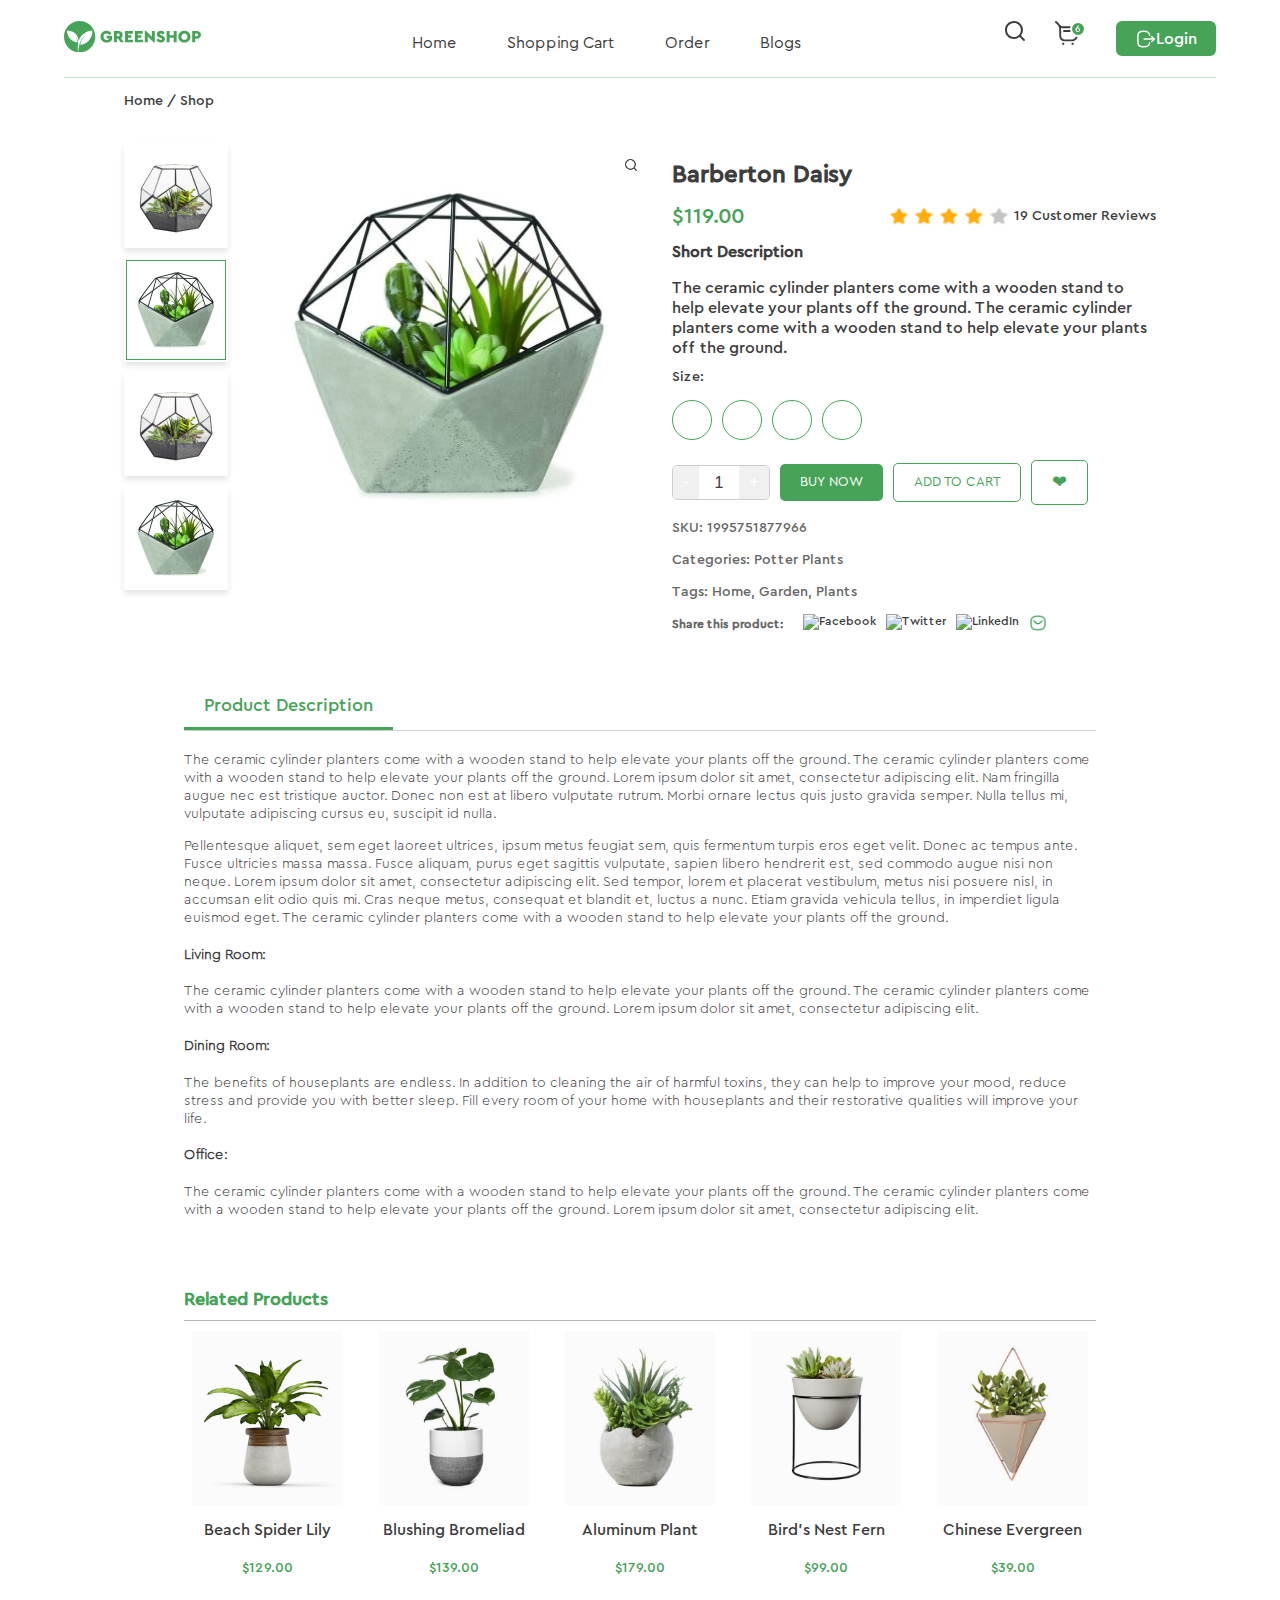
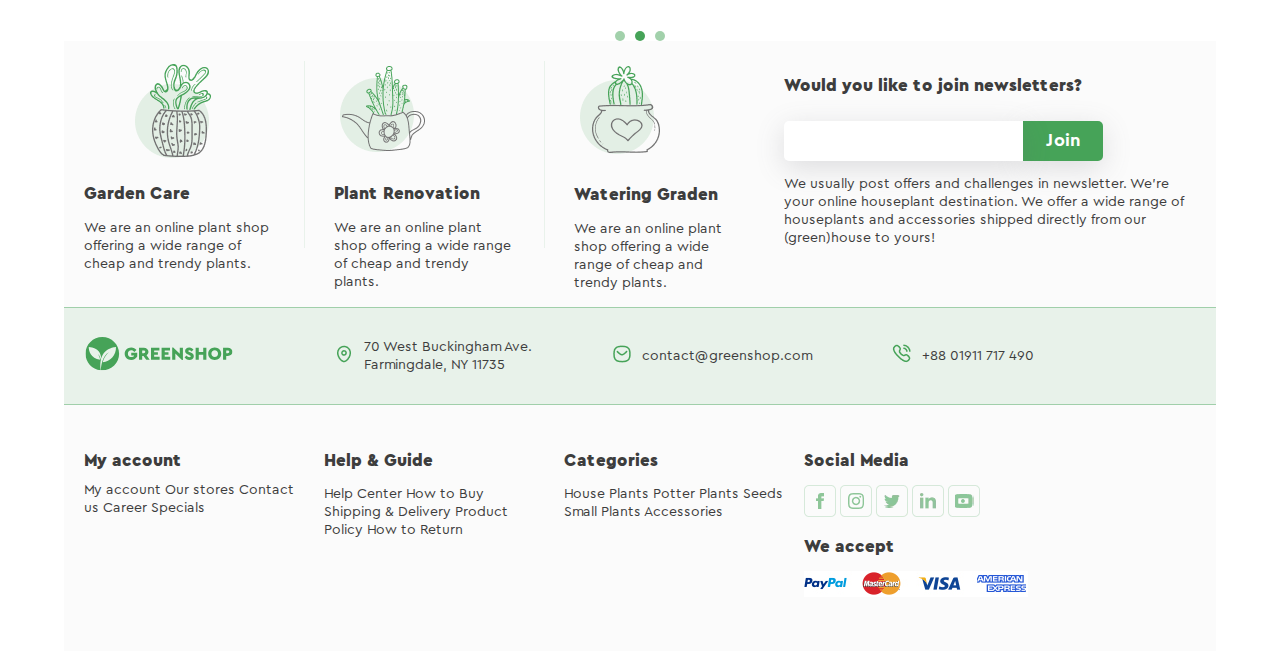
==== commit 1ec3e531: "added  footer" ====
--- a/card.html
+++ b/card.html
@@ -165,57 +165,57 @@
     </div>
 </body>
 <footer>
-    <div class="flovers_1">
-        <div class="flovers__img"><img src="assets/icons/1_3.png" alt=""></div>
-        <div class="flovers__info">
-            <h2>Garden Care</h2>
-            <p>We are an online plant shop offering a wide range of cheap and trendy plants.</p>
-        </div>
-    </div><div class="vert_line"><img src="assets/icons/vertical_line.png" alt=""></div>
-    <div class="flovers_2">
-        <div class="flovers__img"><img src="assets/icons/2_1.png" alt=""></div>
-        <div class="flovers__info">
-            <h2>Plant Renovation</h2>
-            <p>We are an online plant shop offering a wide range of cheap and trendy plants.</p>
-        </div>
-    </div><div class="vert_line_1"><img src="assets/icons/vertical_line.png" alt=""></div>
-    <div class="flovers_3">
-        <div class="flovers__img"><img src="assets/icons/3_1.png" alt=""></div>
-        <div class="flovers__info">
-            <h2>Watering Graden</h2>
-            <p>We are an online plant shop offering a wide range of cheap and trendy plants.</p>
-        </div>
-    </div>
-    <div class="subscribe">
+    <div class="footer__flovers_1">
+        <div class="footer__flovers-img"><img src="assets/icons/1_3.png" alt=""></div>
+        <div class="footer__flovers-info">
+            <h2 class="footer__h2">Garden Care</h2>
+            <p class="footer__p">We are an online plant shop offering a wide range of cheap and trendy plants.</p>
+        </div>
+    </div><div class="footer__vert-line"><img src="assets/icons/vertical_line.png" alt=""></div>
+    <div class="footer__flovers_2">
+        <div class="footer__flovers-img"><img src="assets/icons/2_1.png" alt=""></div>
+        <div class="footer__flovers-info">
+            <h2 class="footer__h2">Plant Renovation</h2>
+            <p class="footer__p">We are an online plant shop offering a wide range of cheap and trendy plants.</p>
+        </div>
+    </div><div class="footer__vert-line_1"><img src="assets/icons/vertical_line.png" alt=""></div>
+    <div class="footer__flovers_3">
+        <div class="footer__flovers-img"><img src="assets/icons/3_1.png" alt=""></div>
+        <div class="footer__flovers-info">
+            <h2 class="footer__h2">Watering Graden</h2>
+            <p class="footer__p">We are an online plant shop offering a wide range of cheap and trendy plants.</p>
+        </div>
+    </div>
+    <div class="footer__subscribe">
         <h2>Would you like to join newsletters?</h2>
         <div class="footer__email">
-        <form class="footer_form" action="">
-            <input class="send" type="email" id="enter your email address..." name="email">
-        <button class="email__button" type="button">Join</button>
+        <form class="footer__form" action="">
+            <input class="footer__send" type="email" id="enter your email address..." name="email">
+        <button class="footer__email-button" type="button">Join</button>
         </form>
         </div>
         <p>We usually post offers and challenges in newsletter. We’re your online houseplant destination. 
             We offer a wide range of houseplants and accessories shipped directly from our (green)house to yours!</p>
     </div>
-    <div class="contacts">
-    <div class="logo">
+    <div class="footer__contacts">
+    <div class="logo_index">
         <img src="assets/Logo.svg" alt="">
     </div>
-    <div class="contact">
-        <div class="contact__img"><img src="assets/icons/Location.png" alt=""></div>
-        <div class="contact__info">70 West Buckingham Ave.<br>Farmingdale, NY 11735</div>
-    </div>
-    <div class="contact">
-        <div class="contact__img"><img src="assets/icons/Message.png" alt=""></div>
-        <div class="contact__info">contact@greenshop.com</div>
-    </div>
-    <div class="contact">
-        <div class="contact__img"><img src="assets/icons/Calling.png" alt=""></div>
-        <div class="contact__info">+88 01911 717 490</div>
+    <div class="footer__contacts-contact">
+        <div class="footer__contacts-contact-img"><img src="assets/icons/Location.png" alt=""></div>
+        <div class="footer__contact-info">70 West Buckingham Ave.<br>Farmingdale, NY 11735</div>
+    </div>
+    <div class="footer__contacts-contact">
+        <div class="footer__contacts-contact-img"><img src="assets/icons/Message.png" alt=""></div>
+        <div class="footer__contact-info">contact@greenshop.com</div>
+    </div>
+    <div class="footer__contacts-contact">
+        <div class="footer__contacts-contact-img"><img src="assets/icons/Calling.png" alt=""></div>
+        <div class="footer__contact-info">+88 01911 717 490</div>
     </div>
 
     </div>
-    <div class="myaccount">
+    <div class="footer__myaccount">
         <h2>My account</h2>
         <a href="">My account</a>
         <a href="">Our stores</a>
@@ -223,7 +223,7 @@
         <a href="">Career</a>
         <a href="">Specials</a>
     </div>
-    <div class="help">
+    <div class="footer__help">
         <h2>Help & Guide</h2>
         <a href="">Help Center</a>
         <a href="">How to Buy</a>
@@ -231,7 +231,7 @@
         <a href="">Product Policy</a>
         <a href="">How to Return</a>
     </div>
-    <div class="categories">
+    <div class="footer__categories">
         <h2>Categories</h2>
         <a href="">House Plants</a>
         <a href="">Potter Plants</a>
@@ -239,13 +239,15 @@
         <a href="">Small Plants</a>
         <a href="">Accessories</a>
     </div>
-    <div class="social">
+    <div class="footer__social">
         <h2>Social Media</h2>
+        <div>
         <img src="assets/icons/Facebook1.png" alt="">
         <img src="assets/icons/Instagram2.png" alt="">
         <img src="assets/icons/Twitter1.png" alt="">
         <img src="assets/icons/Linkedin1.png" alt="">
         <img src="assets/icons/Union1.png" alt="">
+        </div>
         <h2>We accept</h2>
         <img src="assets/icons/image 16.png" alt="">
     </div>
--- a/style-card.css
+++ b/style-card.css
@@ -730,160 +730,7 @@
     }
 }
 
-/* Далее всё относится к футеру */
-
-footer {
-    background-color: #FBFBFB;
-    max-width: 1199px; /* Устанавливаем максимальную ширину такую же, как у body */
-    margin: 0 auto; /* Центрируем футер */
-    padding: 20px 0; /* Убираем боковые отступы */
-    display: grid;
-    grid-template-columns: 1fr 1fr 1fr 1.8fr;
-    grid-template-rows: 2.5fr 1fr 2.5fr;
-    font-size: 14px;
-    color: rgba(61, 61, 61, 1);
-    font-family: 'CeraPro-Medium', Arial, sans-serif;
-}
-
-.flovers_1 {
-    grid-column: 1 / 2;
-    grid-row: 1 / 2;
-    margin-right: 50px;
-    justify-items: center;
-}
-
-.vert_line {
-    grid-column: 2 / 3;
-    grid-row: 1 / 2;
-}
-
-.vert_line_1 {
-    grid-column: 3 / 4;
-    grid-row: 1 / 2;
-}
-
-.flovers_2 {
-    grid-column: 2 / 3;
-    grid-row: 1 / 2;
-    margin-left: 30px;
-    margin-right: 50px;
-}
-
-.flovers_3 {
-    grid-column: 3 / 4;
-    grid-row: 1 / 2;
-    margin-left: 30px;
-    margin-right: 50px;
-}
-
-h2 {
-    margin-bottom: 10px;
-    font-size: 17px;
-}
-
-.subscribe {
-    grid-column: 4 / 5;
-    grid-row: 1 / 2;
-    margin-bottom: 20px;
-}
-
-.footer__email {
-    display: flex;
-    justify-items: center;
-}
-
-.footer_form {
-    display: flex;
-    justify-items: center;
-}
-
-.send {
-    height: 38px;
-    width: 239px;
-    border: 0cm;
-    border-radius: 5px 0px 0px 5px;
-    margin-top: 10px;
-    box-shadow: rgba(100, 100, 111, 0.2) 0px 7px 29px 0px;
-    z-index: 1;
-}
-
-.email__button {
-    display: inline-block;
-    border: 0px;
-    height: 40px;
-    width: 80px;
-    color: #ffffff;
-    background: #46A358;
-    border-radius: 0px 5px 5px 0px;
-    margin-left: 0px;
-    font-size: 18px;
-    font-family: 'Cera Pro';
-    font-weight: 600;
-    box-shadow: rgba(100, 100, 111, 0.2) 0px 7px 29px 0px;
-    margin-top: 10px;
-}
-
-.contacts {
-    grid-row: 2 / 3;
-    grid-column: 1 / 5;
-    display: flex;
-    background-color: rgba(70, 163, 88, 0.1);
-    justify-content: flex-start;
-    align-items: center;
-    color: #3D3D3D;
-    border-top: 1.5px solid #85c192b9;
-    border-bottom: 1.5px солидный #85c192b9;
-}
-
-.logo img {
-    width: 150px;
-    height: 34.3px;
-    margin-left: 20px;
-    margin-right: 100px;
-}
-
-.contact {
-    display: flex;
-    align-items: center;
-    margin-right: 80px;
-}
-
-.contact__img {
-    width: 20px;
-    margin-right: 10px;
-}
-
-.myaccount {
-    grid-row: 3 / 4;
-    grid-column: 1 / 2;
-    margin-top: 30px;
-}
-
-.myaccount h2 {
-    margin-bottom: 10px;
-}
-
-.myaccount a, .help a, .categories a {
-    margin-top: 10px;
-}
-
-.help {
-    grid-row: 3 / 4;
-    grid-column: 2 / 3;
-    margin-top: 30px;
-}
-
-.categories {
-    grid-row: 3 / 4;
-    grid-column: 3 / 4;
-    margin-top: 30px;
-}
-
-.social {
-    grid-row: 3 / 4;
-    grid-column: 4 / 5;
-    margin-top: 30px;
-}
+
 /* Адаптация для больших экранов */
 @media (min-width: 1200px) {
     .header__logo-image {
